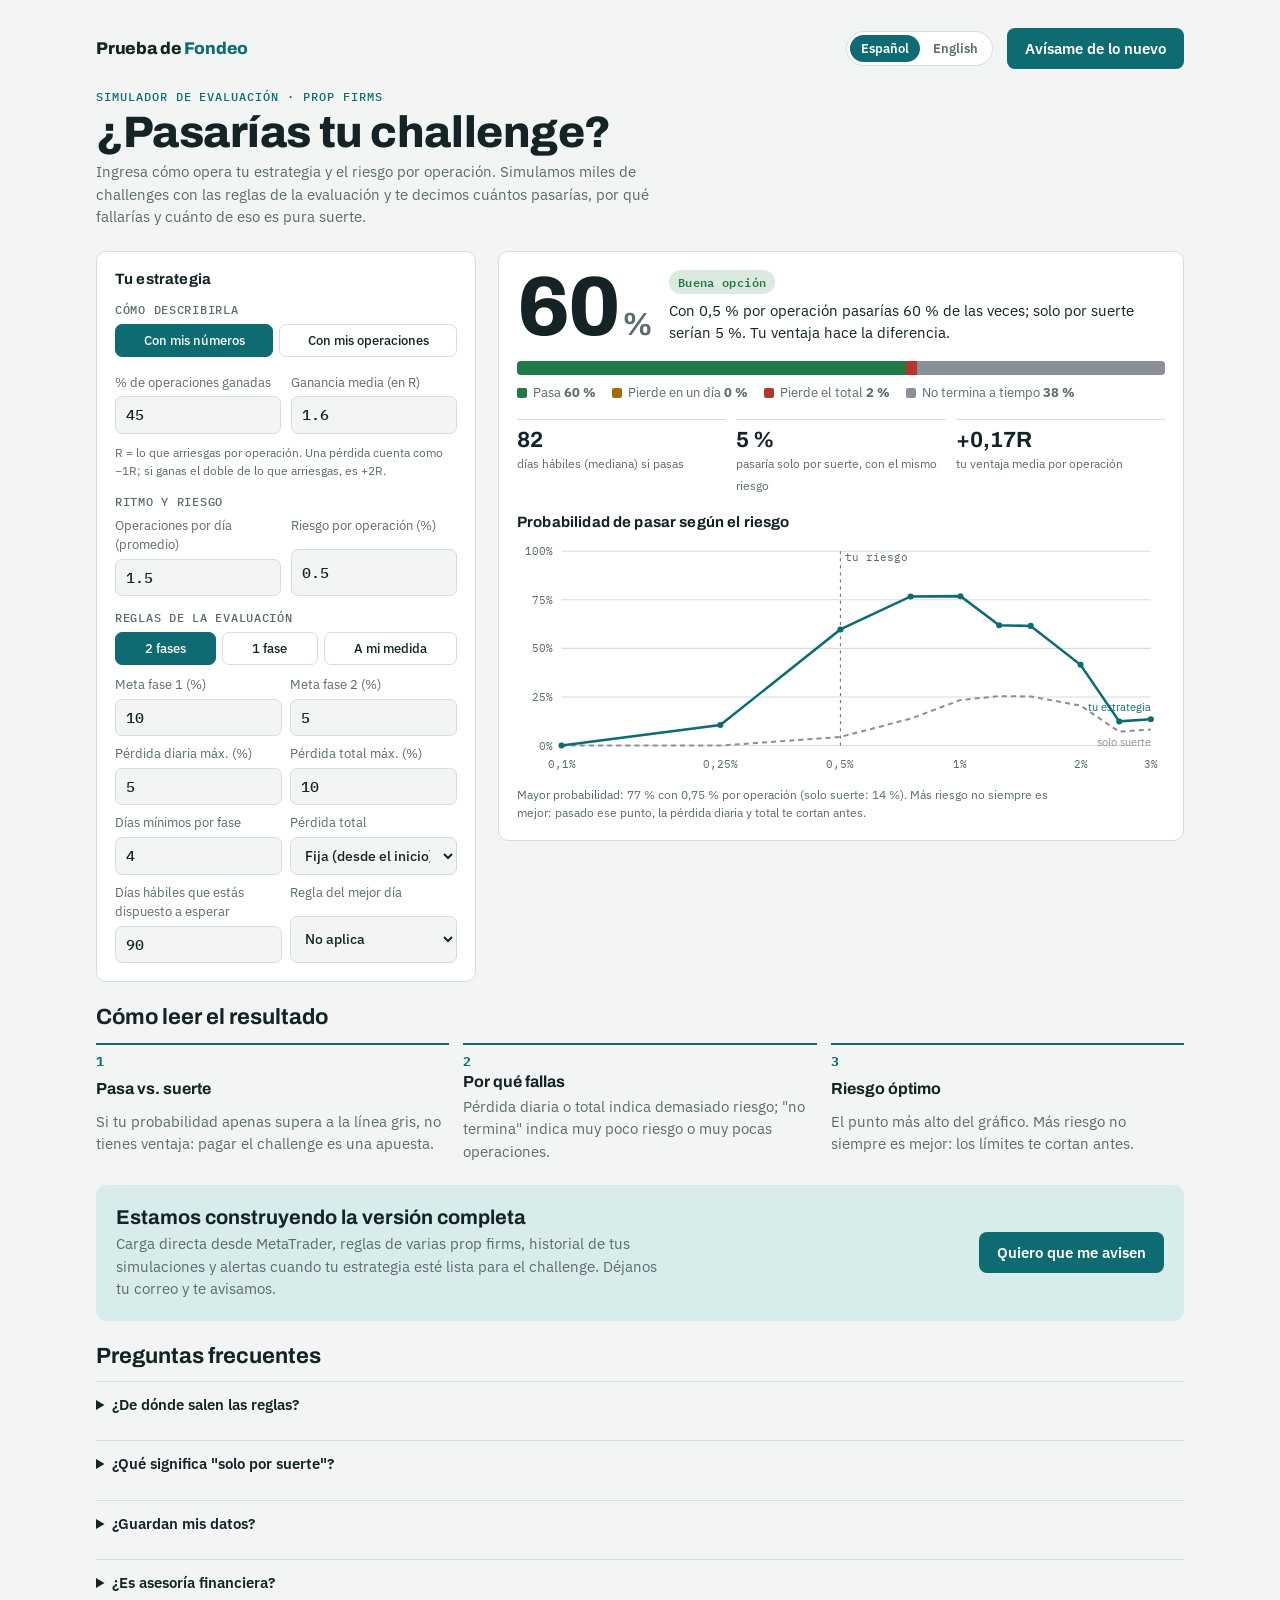
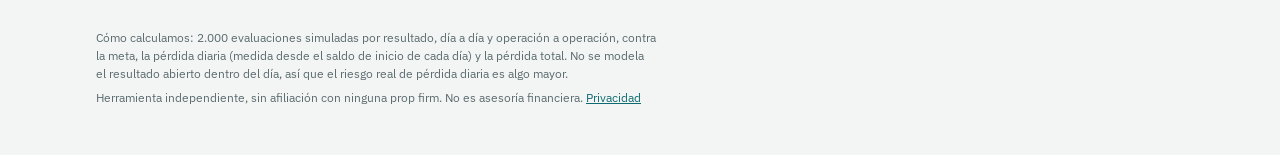
==== index.html @ b9049706 "Contador de visitas GoatCounter (sin cookies) y aviso en privacidad Co-Authored-By: Claude Opus 5.5 " ====
<!doctype html>
<html lang="es">
<head>
<meta charset="utf-8">
<meta name="viewport" content="width=device-width,initial-scale=1,viewport-fit=cover">
<title>Prueba de Fondeo · ¿Pasarías tu challenge?</title>
<meta name="description" content="Simula miles de challenges de prop firm con tu estrategia y tu riesgo por operación. Descubre con qué probabilidad pasarías, por qué fallarías y cuánto es suerte.">
<meta property="og:title" content="Prueba de Fondeo · ¿Pasarías tu challenge?">
<meta property="og:description" content="Simulador gratuito para traders de prop firms: probabilidad de pasar, riesgo óptimo y comparación con la suerte.">
<meta property="og:type" content="website">
<meta name="theme-color" content="#0f6b72">
<link rel="alternate" hreflang="es" href="https://felipefg04.github.io/Pruebas-de-fondeo/">
<link rel="alternate" hreflang="en" href="https://felipefg04.github.io/Pruebas-de-fondeo/en/">
<link rel="icon" href="data:image/svg+xml,%3Csvg xmlns='http://www.w3.org/2000/svg' viewBox='0 0 32 32'%3E%3Crect width='32' height='32' rx='7' fill='%230f6b72'/%3E%3Cpath d='M6 22l6-6 5 4 9-11' fill='none' stroke='white' stroke-width='3' stroke-linecap='round' stroke-linejoin='round'/%3E%3C/svg%3E">
<link rel="preconnect" href="https://fonts.googleapis.com">
<link rel="preconnect" href="https://fonts.gstatic.com" crossorigin>
<link rel="stylesheet" href="https://fonts.googleapis.com/css2?family=Archivo:wght@500;700;800&family=IBM+Plex+Sans:wght@400;500;600&family=IBM+Plex+Mono:wght@400;500&display=swap">
<link rel="stylesheet" href="assets/styles.css">
</head>
<body>
<div class="wrap">
  <nav class="top" aria-label="Principal">
    <a class="brand" href="./">Prueba de <i>Fondeo</i></a>
    <span style="display:flex;gap:14px;align-items:center">
      <span class="lang" role="group" aria-label="Idioma / Language"><a aria-current="page" lang="es">Español</a><a href="en/" hreflang="en" lang="en">English</a></span>
      <a class="btn" href="#lista" data-waitlist hidden>Avísame de lo nuevo</a>
    </span>
  </nav>

  <header>
    <span class="eyebrow">Simulador de evaluación · prop firms</span>
    <h1>¿Pasarías tu challenge?</h1>
    <p class="lede">Ingresa cómo opera tu estrategia y el riesgo por operación. Simulamos miles de challenges con las reglas de la evaluación y te decimos cuántos pasarías, por qué fallarías y cuánto de eso es pura suerte.</p>
  </header>

  <div class="grid">
    <form class="panel" id="form" autocomplete="off">
      <h2>Tu estrategia</h2>

      <fieldset>
        <legend>Cómo describirla</legend>
        <div class="seg" role="group" aria-label="Forma de ingresar la estrategia">
          <button type="button" data-mode="numeros" aria-pressed="true">Con mis números</button>
          <button type="button" data-mode="lista" aria-pressed="false">Con mis operaciones</button>
        </div>
      </fieldset>

      <fieldset id="modo-numeros">
        <div class="row">
          <label for="winrate">% de operaciones ganadas<input id="winrate" type="number" min="1" max="99" step="1" value="45"></label>
          <label for="winr">Ganancia media (en R)<input id="winr" type="number" min="0.1" max="20" step="0.1" value="1.6"></label>
        </div>
        <p class="hint">R = lo que arriesgas por operación. Una pérdida cuenta como −1R; si ganas el doble de lo que arriesgas, es +2R.</p>
      </fieldset>

      <fieldset id="modo-lista" hidden>
        <label for="lista">Resultado de cada operación en R (una por línea, o separadas por espacio)
          <textarea id="lista" spellcheck="false">1.8
-1
-1
2.1
-1
0.4
1.5
-1
-1
2.0
-0.6
1.7</textarea>
        </label>
        <p class="hint">Mínimo 20 operaciones para que el resultado signifique algo. Pégalas desde tu journal o planilla.</p>
      </fieldset>

      <fieldset>
        <legend>Ritmo y riesgo</legend>
        <div class="row">
          <label for="tpd">Operaciones por día (promedio)<input id="tpd" type="number" min="0.1" max="20" step="0.1" value="1.5"></label>
          <label for="riesgo">Riesgo por operación (%)<input id="riesgo" type="number" min="0.05" max="5" step="0.05" value="0.5"></label>
        </div>
      </fieldset>

      <fieldset>
        <legend>Reglas de la evaluación</legend>
        <div class="seg" role="group" aria-label="Tipo de evaluación">
          <button type="button" data-preset="dos" aria-pressed="true">2 fases</button>
          <button type="button" data-preset="una" aria-pressed="false">1 fase</button>
          <button type="button" data-preset="custom" aria-pressed="false">A mi medida</button>
        </div>
        <div class="rules">
          <label for="meta1">Meta fase 1 (%)<input id="meta1" type="number" step="0.5" min="1" max="50"></label>
          <label for="meta2">Meta fase 2 (%)<input id="meta2" type="number" step="0.5" min="0" max="50"></label>
          <label for="diaria">Pérdida diaria máx. (%)<input id="diaria" type="number" step="0.5" min="0.5" max="50"></label>
          <label for="maxima">Pérdida total máx. (%)<input id="maxima" type="number" step="0.5" min="1" max="50"></label>
          <label for="dmin">Días mínimos por fase<input id="dmin" type="number" step="1" min="0" max="60"></label>
          <label for="tipo">Pérdida total
            <select id="tipo"><option value="fija">Fija (desde el inicio)</option><option value="sube">Sube con tu mejor cierre</option></select>
          </label>
          <label for="horizonte">Días hábiles que estás dispuesto a esperar<input id="horizonte" type="number" step="5" min="10" max="500" value="90"></label>
          <label for="mejordia">Regla del mejor día
            <select id="mejordia"><option value="no">No aplica</option><option value="si">Máx. 50 % de la ganancia</option></select>
          </label>
        </div>
      </fieldset>
    </form>

    <section class="panel" aria-live="polite" aria-label="Resultado">
      <div class="verdict">
        <div class="big" id="prob">–<small>%</small></div>
        <div>
          <span class="pill" id="pill">Calculando</span>
          <p class="say" id="say"></p>
        </div>
      </div>

      <div style="display:grid;gap:8px">
        <div class="bar" aria-hidden="true"><span id="b-pasa" style="background:var(--good)"></span><span id="b-diaria" style="background:var(--warn)"></span><span id="b-max" style="background:var(--bad)"></span><span id="b-tiempo" style="background:var(--luck)"></span></div>
        <div class="legend">
          <span><i style="background:var(--good)"></i>Pasa <b id="l-pasa">–</b></span>
          <span><i style="background:var(--warn)"></i>Pierde en un día <b id="l-diaria">–</b></span>
          <span><i style="background:var(--bad)"></i>Pierde el total <b id="l-max">–</b></span>
          <span><i style="background:var(--luck)"></i>No termina a tiempo <b id="l-tiempo">–</b></span>
        </div>
      </div>

      <div class="stats">
        <div class="stat"><b id="s-dias">–</b><span>días hábiles (mediana) si pasas</span></div>
        <div class="stat"><b id="s-suerte">–</b><span>pasaría solo por suerte, con el mismo riesgo</span></div>
        <div class="stat"><b id="s-ventaja">–</b><span>tu ventaja media por operación</span></div>
      </div>

      <div style="display:grid;gap:6px">
        <h2>Probabilidad de pasar según el riesgo</h2>
        <div class="chart" id="chart"></div>
        <p class="note" id="mejor"></p>
      </div>
    </section>
  </div>

  <section class="section" aria-labelledby="como">
    <h2 id="como">Cómo leer el resultado</h2>
    <ol class="steps">
      <li><b>Pasa vs. suerte</b><span>Si tu probabilidad apenas supera a la línea gris, no tienes ventaja: pagar el challenge es una apuesta.</span></li>
      <li><b>Por qué fallas</b><span>Pérdida diaria o total indica demasiado riesgo; "no termina" indica muy poco riesgo o muy pocas operaciones.</span></li>
      <li><b>Riesgo óptimo</b><span>El punto más alto del gráfico. Más riesgo no siempre es mejor: los límites te cortan antes.</span></li>
    </ol>
  </section>

  <section class="cta" id="lista" data-waitlist hidden aria-labelledby="lista-t">
    <div>
      <h2 id="lista-t" style="margin:0;font:700 20px/1.2 var(--f-display)">Estamos construyendo la versión completa</h2>
      <p>Carga directa desde MetaTrader, reglas de varias prop firms, historial de tus simulaciones y alertas cuando tu estrategia esté lista para el challenge. Déjanos tu correo y te avisamos.</p>
    </div>
    <a class="btn" id="waitlist-link" href="#" target="_blank" rel="noopener">Quiero que me avisen</a>
  </section>

  <section class="section" aria-labelledby="faq">
    <h2 id="faq">Preguntas frecuentes</h2>
    <details><summary>¿De dónde salen las reglas?</summary><p>Las opciones "2 fases" y "1 fase" resumen las evaluaciones más comunes a junio de 2026: metas de 10 % y 5 %, pérdida diaria de 5 % o 3 % y pérdida total de 10 %. Cada firma tiene detalles propios: usa "A mi medida" y confírmalos en su sitio antes de pagar.</p></details>
    <details><summary>¿Qué significa "solo por suerte"?</summary><p>Simulamos la misma estrategia con la misma volatilidad, pero con ganancia promedio cero. Es lo que pasaría operando sin ventaja. Si tu resultado se parece al de la suerte, el challenge depende del azar.</p></details>
    <details><summary>¿Guardan mis datos?</summary><p>No. Todo se calcula en tu navegador; tus números y operaciones no se envían a ningún servidor.</p></details>
    <details><summary>¿Es asesoría financiera?</summary><p>No. Es una herramienta de cálculo. Los resultados pasados no garantizan resultados futuros y operar con apalancamiento implica riesgo de pérdida.</p></details>
  </section>

  <footer>
    <p class="note">Cómo calculamos: 2.000 evaluaciones simuladas por resultado, día a día y operación a operación, contra la meta, la pérdida diaria (medida desde el saldo de inicio de cada día) y la pérdida total. No se modela el resultado abierto dentro del día, así que el riesgo real de pérdida diaria es algo mayor.</p>
    <p class="note">Herramienta independiente, sin afiliación con ninguna prop firm. No es asesoría financiera. <a href="privacidad.html">Privacidad</a></p>
  </footer>
</div>
<script type="module" src="assets/app.js"></script>
<script data-goatcounter="https://felipefg.goatcounter.com/count" async src="//gc.zgo.at/count.js"></script>
</body>
</html>
---- assets/styles.css ----
/* Layout: herramienta de dos columnas (entradas | veredicto), estética de terminal de broker: papel claro, tinta azul petróleo, verde/rojo semánticos */
:root{
  --bg:#f3f5f4; --panel:#ffffff; --ink:#132326; --muted:#5b6b6e; --line:#d6dedd;
  --accent:#0f6b72; --accent-soft:#d9ecec; --good:#1f7a45; --bad:#b4372b; --warn:#a46a07; --luck:#8a8f99;
  --f-display:"Archivo",system-ui,sans-serif; --f-body:"IBM Plex Sans",system-ui,sans-serif; --f-mono:"IBM Plex Mono",ui-monospace,monospace;
}
@media (prefers-color-scheme:dark){:root:not([data-theme="light"]){
  --bg:#0e1617; --panel:#152022; --ink:#e3ecec; --muted:#93a3a5; --line:#273537;
  --accent:#4fb3ba; --accent-soft:#183a3d; --good:#4fc082; --bad:#ef7a6c; --warn:#e2ac4a; --luck:#7d8590; color-scheme:dark}}
:root[data-theme="dark"]{
  --bg:#0e1617; --panel:#152022; --ink:#e3ecec; --muted:#93a3a5; --line:#273537;
  --accent:#4fb3ba; --accent-soft:#183a3d; --good:#4fc082; --bad:#ef7a6c; --warn:#e2ac4a; --luck:#7d8590; color-scheme:dark}
*{box-sizing:border-box}
html{-webkit-text-size-adjust:100%}
body{margin:0;background:var(--bg);color:var(--ink);font:15px/1.5 var(--f-body)}
:root{padding-top:env(safe-area-inset-top,0px);padding-bottom:env(safe-area-inset-bottom,0px)}
[hidden]{display:none!important}
img{max-width:100%}
a{color:var(--accent)}
.wrap{max-width:1120px;margin:0 auto;padding-block:28px 48px;padding-left:max(16px,env(safe-area-inset-left,0px));padding-right:max(16px,env(safe-area-inset-right,0px));display:grid;gap:22px}
header{display:grid;gap:6px}
.eyebrow{font:500 12px/1 var(--f-mono);letter-spacing:.08em;text-transform:uppercase;color:var(--accent)}
h1{font:800 clamp(28px,4.4vw,44px)/1.05 var(--f-display);margin:0;letter-spacing:-.01em;text-wrap:balance}
.lede{margin:0;color:var(--muted);max-width:62ch}
.grid{display:grid;grid-template-columns:minmax(0,380px) minmax(0,1fr);gap:22px;align-items:start}
@media (max-width:860px){.grid{grid-template-columns:minmax(0,1fr)}}
.panel{background:var(--panel);border:1px solid var(--line);border-radius:10px;padding:18px;display:grid;gap:16px;min-width:0}
.panel h2{font:700 15px/1.2 var(--f-display);margin:0;letter-spacing:.01em}
fieldset{border:0;margin:0;padding:0;display:grid;gap:10px;min-width:0}
legend{font:500 12px/1 var(--f-mono);letter-spacing:.06em;text-transform:uppercase;color:var(--muted);margin-bottom:8px;padding:0}
.seg{display:flex;flex-wrap:wrap;gap:6px}
.seg button{flex:1 1 auto;font:500 13px/1 var(--f-body);padding:9px 10px;border:1px solid var(--line);background:transparent;color:var(--ink);border-radius:7px;cursor:pointer}
.seg button[aria-pressed="true"]{background:var(--accent);border-color:var(--accent);color:var(--panel)}
.seg button:focus-visible,input:focus-visible,textarea:focus-visible,select:focus-visible{outline:2px solid var(--accent);outline-offset:2px}
.row{display:grid;grid-template-columns:1fr 1fr;gap:10px}
label{display:grid;gap:4px;font-size:13px;color:var(--muted);min-width:0}
input,select,textarea{font:500 15px/1.3 var(--f-mono);color:var(--ink);background:var(--bg);border:1px solid var(--line);border-radius:7px;padding:8px 10px;width:100%;box-sizing:border-box;font-variant-numeric:tabular-nums}
textarea{min-height:120px;resize:vertical;font-size:13px}
.hint{font-size:12px;color:var(--muted);margin:0}
.rules{display:grid;grid-template-columns:repeat(2,minmax(0,1fr));gap:8px}
.verdict{display:grid;grid-template-columns:auto 1fr;gap:18px;align-items:center}
@media (max-width:520px){.verdict{grid-template-columns:1fr}}
.big{font:800 clamp(52px,9vw,84px)/.9 var(--f-display);font-variant-numeric:tabular-nums;letter-spacing:-.02em}
.big small{font-size:.38em;font-weight:700;color:var(--muted);margin-left:2px}
.pill{display:inline-block;font:600 12px/1 var(--f-mono);padding:6px 9px;border-radius:999px;letter-spacing:.03em}
.pill.good{background:color-mix(in srgb,var(--good) 16%,transparent);color:var(--good)}
.pill.warn{background:color-mix(in srgb,var(--warn) 18%,transparent);color:var(--warn)}
.pill.bad{background:color-mix(in srgb,var(--bad) 16%,transparent);color:var(--bad)}
.say{margin:6px 0 0;max-width:60ch}
.bar{display:flex;height:14px;border-radius:4px;overflow:hidden;background:var(--line)}
.bar span{display:block;height:100%}
.legend{display:flex;flex-wrap:wrap;gap:6px 16px;font-size:13px;color:var(--muted)}
.legend i{display:inline-block;width:10px;height:10px;border-radius:2px;margin-right:6px;vertical-align:-1px}
.stats{display:grid;grid-template-columns:repeat(3,minmax(0,1fr));gap:10px}
@media (max-width:520px){.stats{grid-template-columns:1fr 1fr}}
.stat{border-top:1px solid var(--line);padding-top:8px}
.stat b{display:block;font:700 22px/1.1 var(--f-display);font-variant-numeric:tabular-nums}
.stat span{font-size:12px;color:var(--muted)}
.chart{width:100%;overflow-x:auto}
.chart svg{display:block;width:100%;min-width:420px;height:auto}
.note{font-size:12px;color:var(--muted);margin:0;max-width:80ch}
footer{display:grid;gap:6px}
@media (prefers-reduced-motion:no-preference){.bar span{transition:width .35s ease}}

.section{display:grid;gap:12px}
.section h2{font:700 22px/1.2 var(--f-display);margin:0;text-wrap:balance}
.steps{display:grid;grid-template-columns:repeat(3,minmax(0,1fr));gap:14px;margin:0;padding:0;list-style:none;counter-reset:s}
@media (max-width:760px){.steps{grid-template-columns:minmax(0,1fr)}}
.steps li{counter-increment:s;border-top:2px solid var(--accent);padding-top:10px;display:grid;gap:4px}
.steps li::before{content:counter(s);font:700 13px/1 var(--f-mono);color:var(--accent)}
.steps b{font:700 16px/1.25 var(--f-display)}
.steps span{color:var(--muted)}
.cta{display:grid;grid-template-columns:minmax(0,1fr) auto;gap:16px;align-items:center;background:var(--accent-soft);border-radius:10px;padding:20px}
@media (max-width:640px){.cta{grid-template-columns:minmax(0,1fr)}}
.cta p{margin:4px 0 0;color:var(--muted);max-width:62ch}
.btn{display:inline-block;font:600 15px/1 var(--f-body);background:var(--accent);color:var(--panel);text-decoration:none;padding:13px 18px;border-radius:8px;text-align:center}
.btn:focus-visible{outline:2px solid var(--ink);outline-offset:2px}
details{border-top:1px solid var(--line);padding:12px 0}
summary{cursor:pointer;font-weight:600}
details p{margin:8px 0 0;color:var(--muted);max-width:70ch}
.top{display:flex;justify-content:space-between;align-items:center;gap:12px;flex-wrap:wrap}
.brand{font:800 17px/1 var(--f-display);color:var(--ink);text-decoration:none;letter-spacing:-.01em}
.brand i{font-style:normal;color:var(--accent)}
select{font:500 14px/1.3 var(--f-body)}

.lang{display:inline-flex;border:1px solid var(--line);border-radius:999px;padding:3px;gap:2px;background:var(--panel)}
.lang a{font:600 13px/1 var(--f-body);color:var(--muted);text-decoration:none;padding:7px 11px;border-radius:999px}
.lang a[aria-current]{background:var(--accent);color:var(--panel)}
.lang a:focus-visible{outline:2px solid var(--ink);outline-offset:2px}
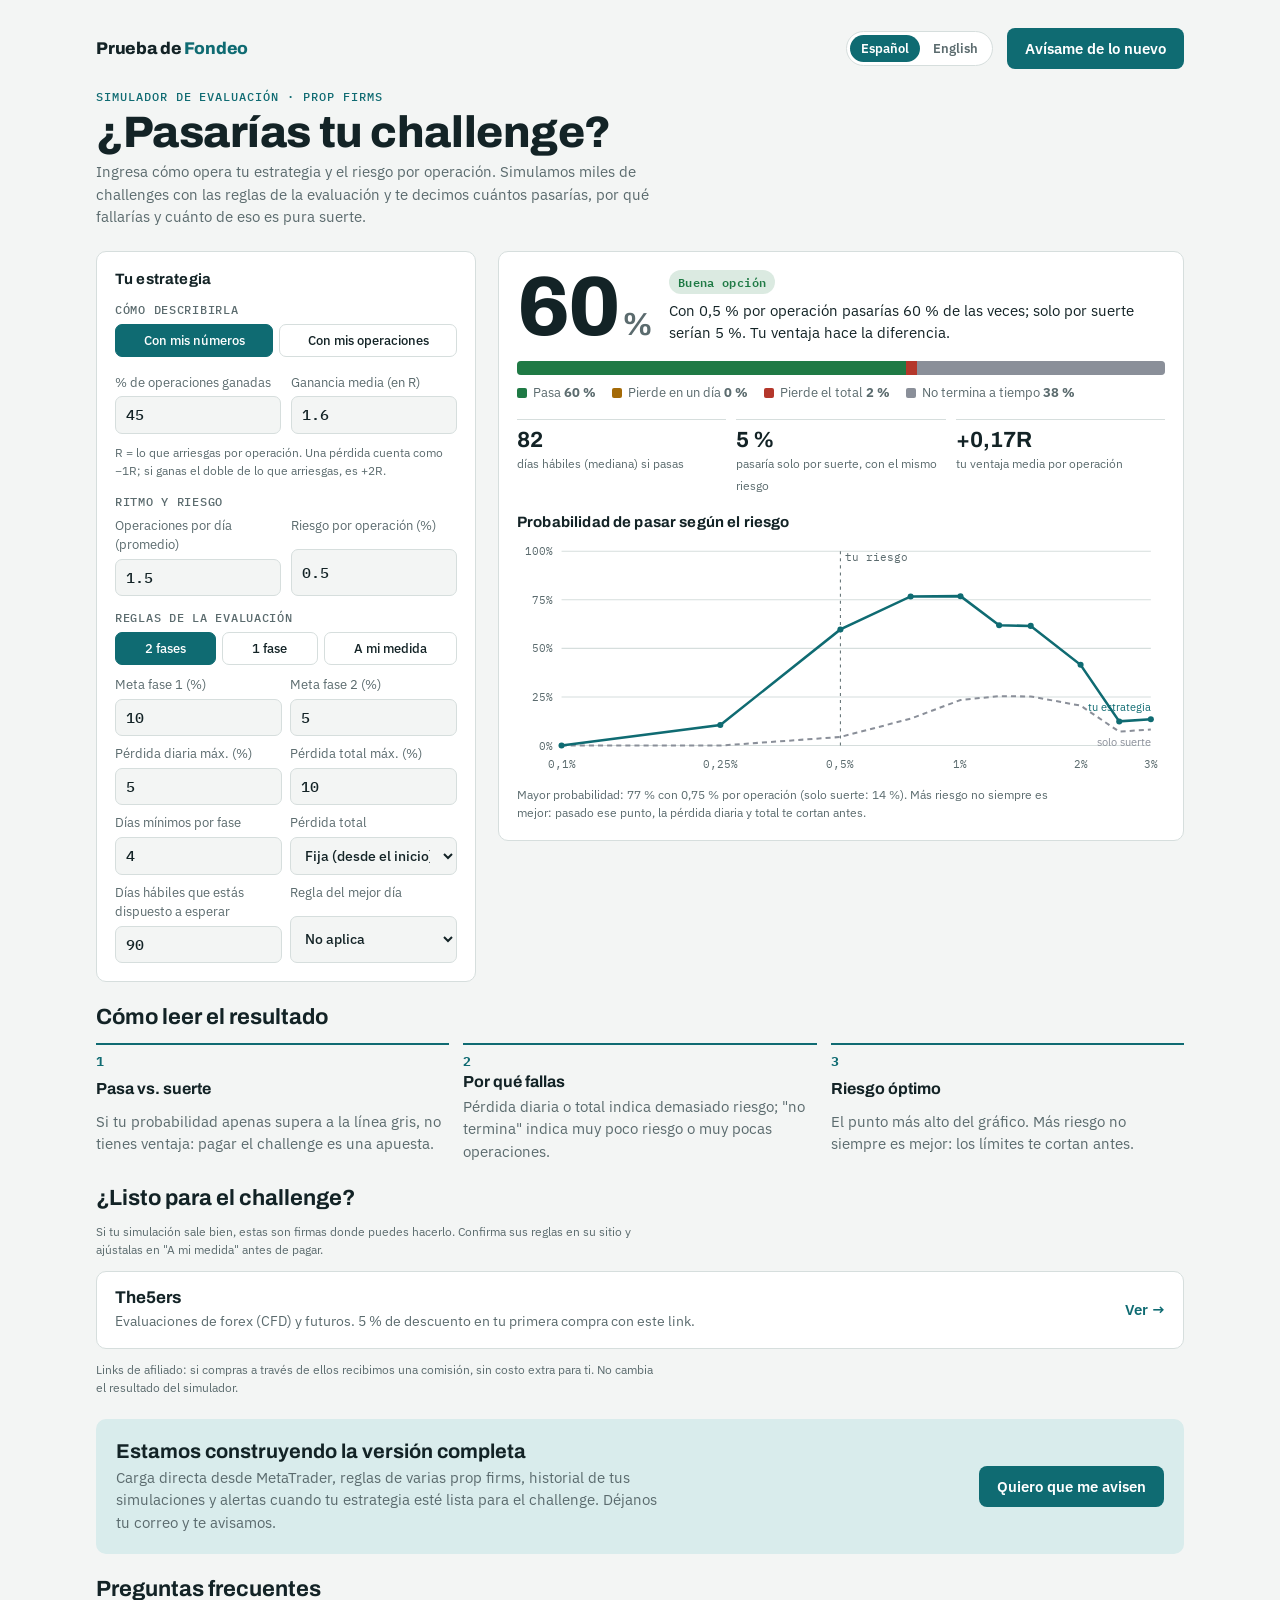
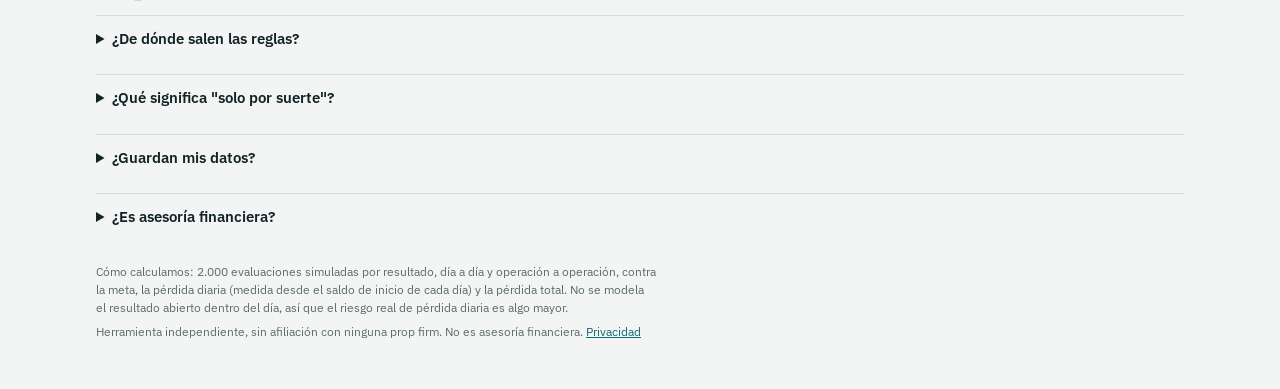
==== commit 555691c1: "Sección de prop firms con link de afiliado (The5ers), aviso y conteo de clics Co-Authored-By: Claude" ====
--- a/index.html
+++ b/index.html
@@ -23,7 +23,7 @@
     <a class="brand" href="./">Prueba de <i>Fondeo</i></a>
     <span style="display:flex;gap:14px;align-items:center">
       <span class="lang" role="group" aria-label="Idioma / Language"><a aria-current="page" lang="es">Español</a><a href="en/" hreflang="en" lang="en">English</a></span>
-      <a class="btn" href="#lista" data-waitlist hidden>Avísame de lo nuevo</a>
+      <a class="btn" href="#espera" data-waitlist hidden>Avísame de lo nuevo</a>
     </span>
   </nav>
 
@@ -145,7 +145,14 @@
     </ol>
   </section>
 
-  <section class="cta" id="lista" data-waitlist hidden aria-labelledby="lista-t">
+  <section class="section" id="firmas" hidden aria-labelledby="firmas-t">
+    <h2 id="firmas-t">¿Listo para el challenge?</h2>
+    <p class="note" style="margin:0">Si tu simulación sale bien, estas son firmas donde puedes hacerlo. Confirma sus reglas en su sitio y ajústalas en "A mi medida" antes de pagar.</p>
+    <div class="firms" id="firmas-list"></div>
+    <p class="note" style="margin:0">Links de afiliado: si compras a través de ellos recibimos una comisión, sin costo extra para ti. No cambia el resultado del simulador.</p>
+  </section>
+
+  <section class="cta" id="espera" data-waitlist hidden aria-labelledby="lista-t">
     <div>
       <h2 id="lista-t" style="margin:0;font:700 20px/1.2 var(--f-display)">Estamos construyendo la versión completa</h2>
       <p>Carga directa desde MetaTrader, reglas de varias prop firms, historial de tus simulaciones y alertas cuando tu estrategia esté lista para el challenge. Déjanos tu correo y te avisamos.</p>
--- a/assets/styles.css
+++ b/assets/styles.css
@@ -87,3 +87,11 @@
 .lang a{font:600 13px/1 var(--f-body);color:var(--muted);text-decoration:none;padding:7px 11px;border-radius:999px}
 .lang a[aria-current]{background:var(--accent);color:var(--panel)}
 .lang a:focus-visible{outline:2px solid var(--ink);outline-offset:2px}
+
+.firms{display:grid;gap:10px}
+.firm{display:grid;grid-template-columns:minmax(0,1fr) auto;gap:2px 16px;align-items:center;padding:16px 18px;border:1px solid var(--line);border-radius:10px;background:var(--panel);color:var(--ink);text-decoration:none}
+.firm:hover{border-color:var(--accent)}
+.firm:focus-visible{outline:2px solid var(--ink);outline-offset:2px}
+.firm b{font:700 17px/1.2 var(--f-display)}
+.firm span{grid-column:1;color:var(--muted);font-size:14px}
+.firm i{grid-column:2;grid-row:1/3;font-style:normal;font-weight:600;color:var(--accent)}
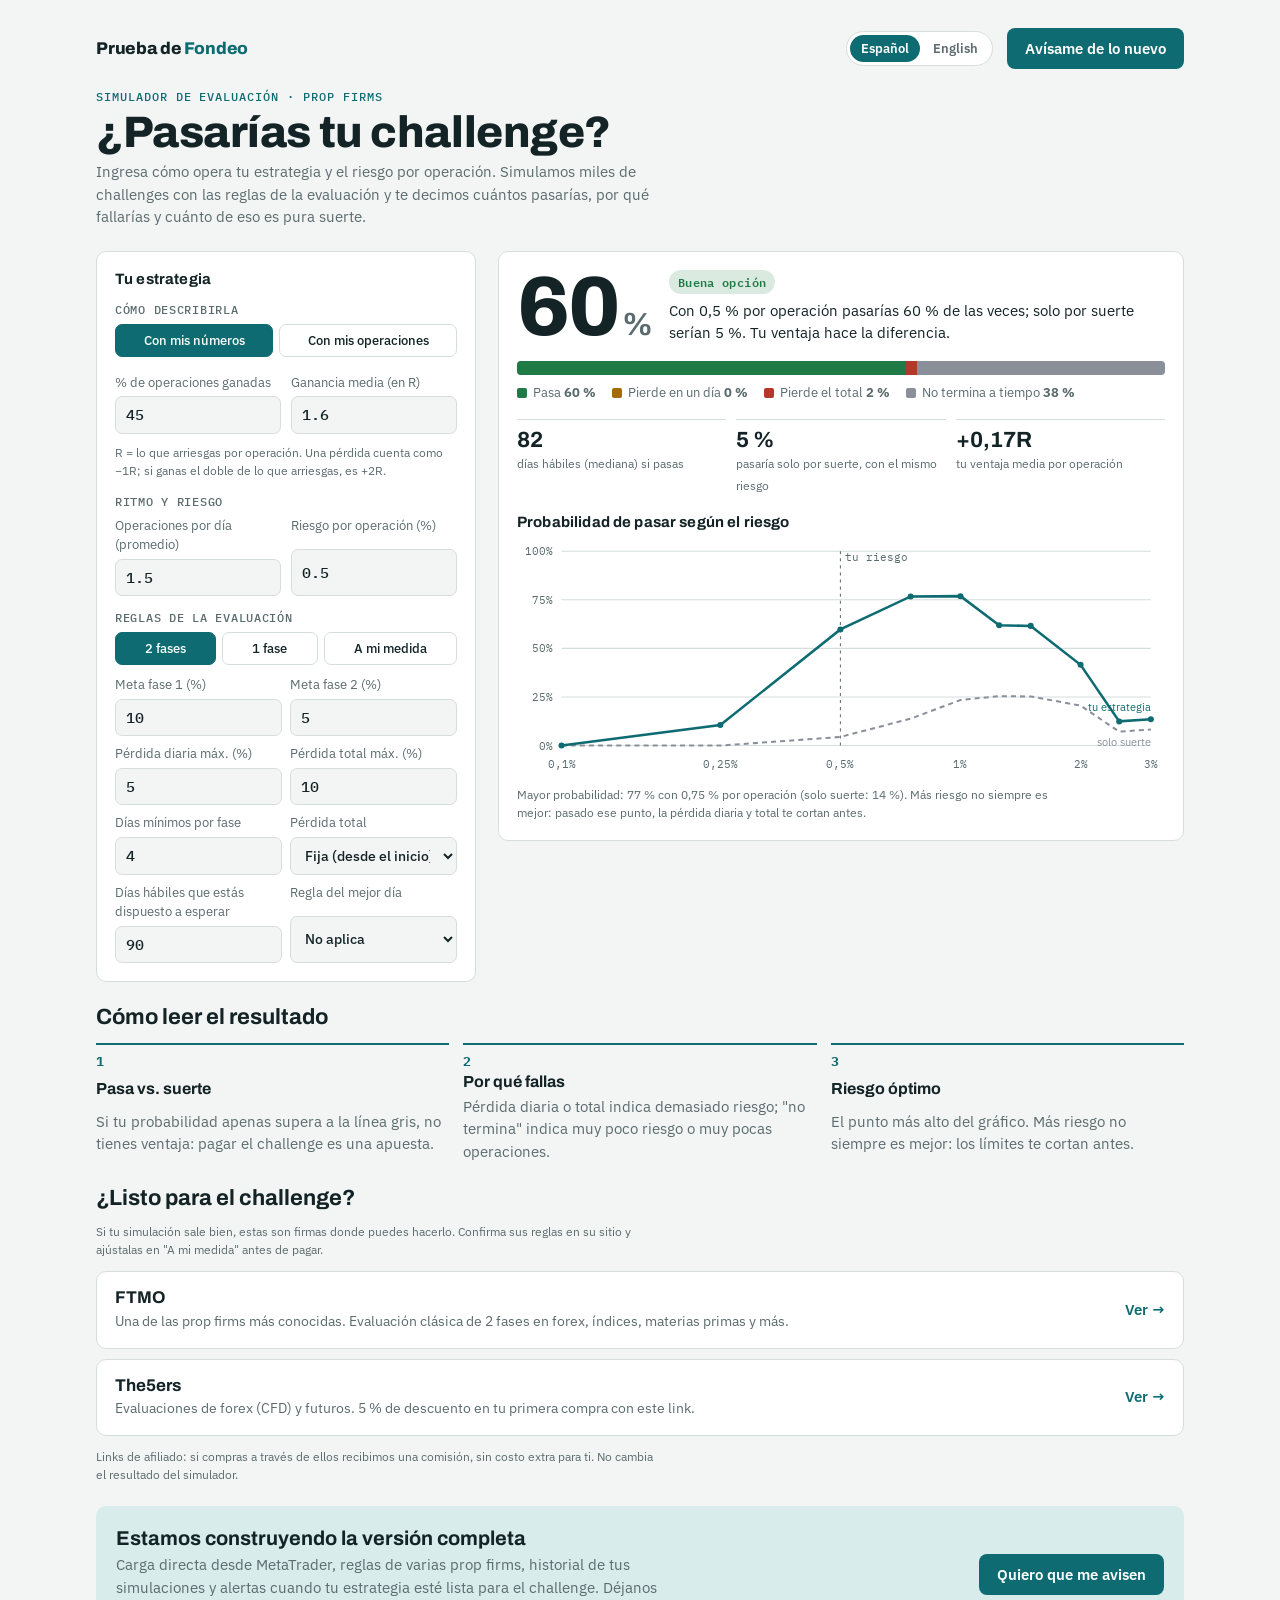
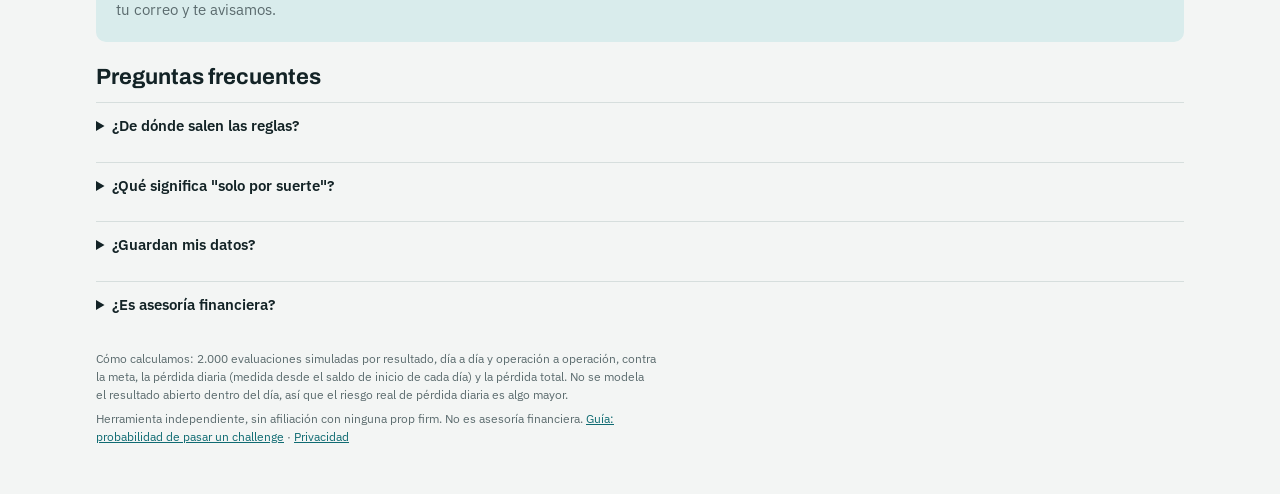
==== commit f4452359: "Guías SEO ES/EN de probabilidad de pasar un challenge, sitemap y registro de difusión Co-Authored-By" ====
--- a/index.html
+++ b/index.html
@@ -170,7 +170,7 @@
 
   <footer>
     <p class="note">Cómo calculamos: 2.000 evaluaciones simuladas por resultado, día a día y operación a operación, contra la meta, la pérdida diaria (medida desde el saldo de inicio de cada día) y la pérdida total. No se modela el resultado abierto dentro del día, así que el riesgo real de pérdida diaria es algo mayor.</p>
-    <p class="note">Herramienta independiente, sin afiliación con ninguna prop firm. No es asesoría financiera. <a href="privacidad.html">Privacidad</a></p>
+    <p class="note">Herramienta independiente, sin afiliación con ninguna prop firm. No es asesoría financiera. <a href="probabilidad-pasar-challenge.html">Guía: probabilidad de pasar un challenge</a> · <a href="privacidad.html">Privacidad</a></p>
   </footer>
 </div>
 <script type="module" src="assets/app.js"></script>
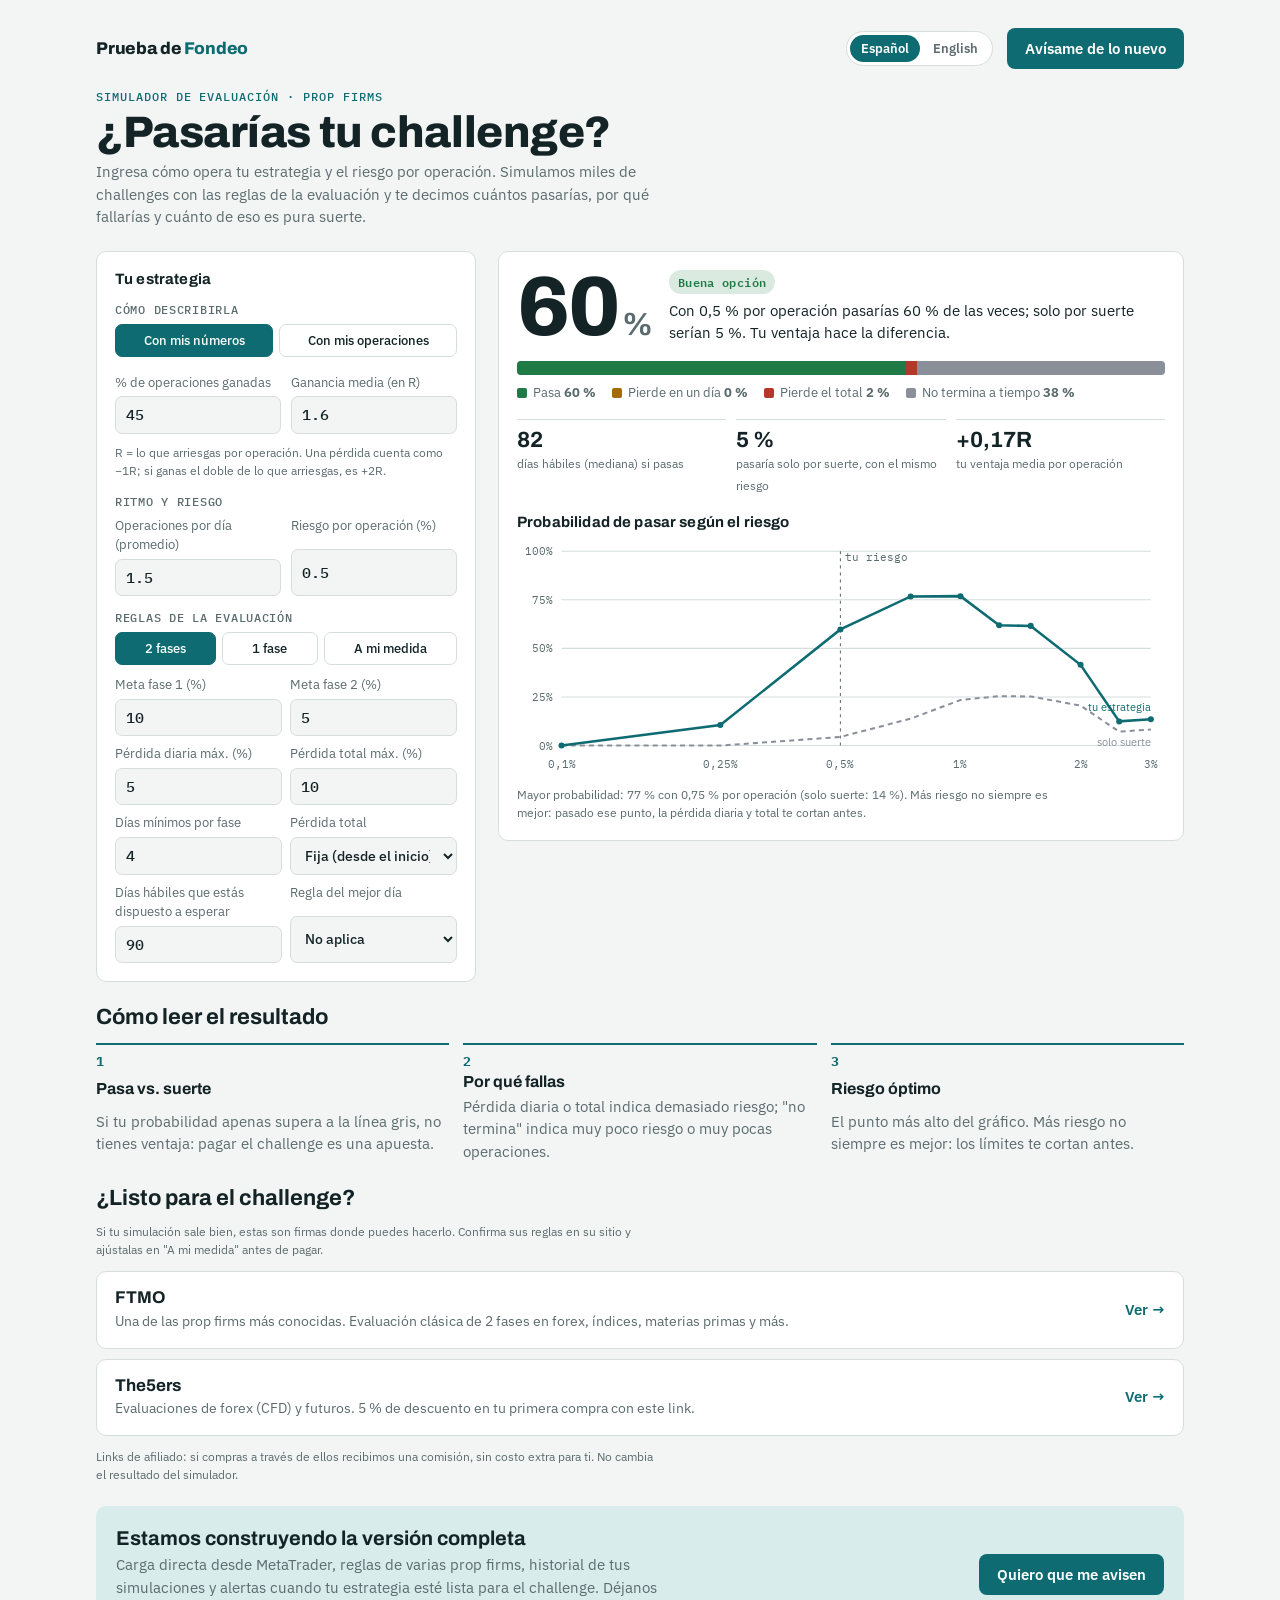
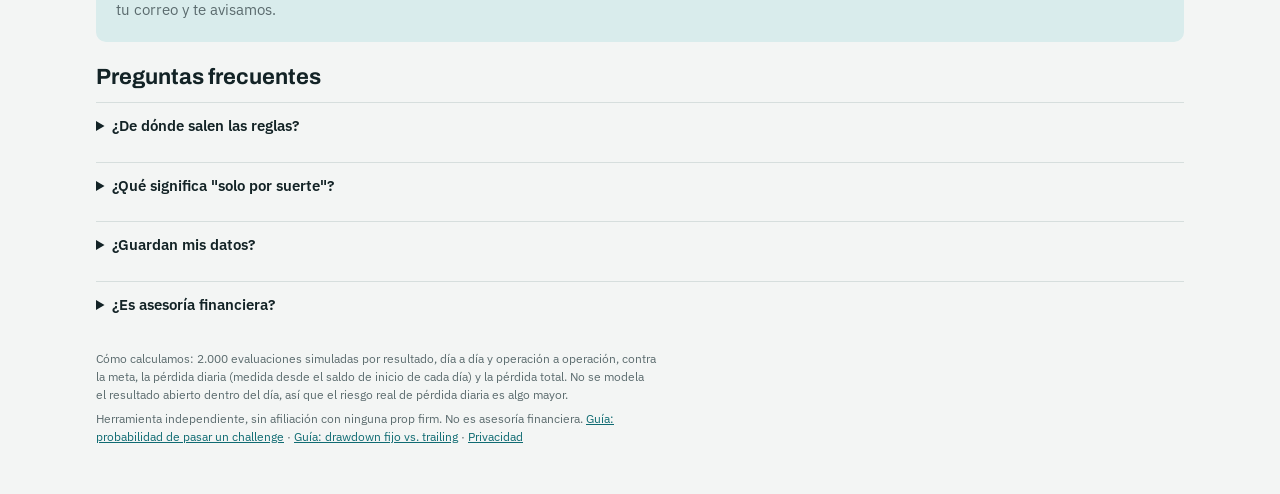
==== commit 61b14849: "SEO: guía ES/EN drawdown fijo vs. trailing, sitemap y difusión 2026-11-11 Co-Authored-By: Claude <no" ====
--- a/index.html
+++ b/index.html
@@ -9,6 +9,7 @@
 <meta property="og:description" content="Simulador gratuito para traders de prop firms: probabilidad de pasar, riesgo óptimo y comparación con la suerte.">
 <meta property="og:type" content="website">
 <meta name="theme-color" content="#0f6b72">
+<link rel="canonical" href="https://felipefg04.github.io/Pruebas-de-fondeo/">
 <link rel="alternate" hreflang="es" href="https://felipefg04.github.io/Pruebas-de-fondeo/">
 <link rel="alternate" hreflang="en" href="https://felipefg04.github.io/Pruebas-de-fondeo/en/">
 <link rel="icon" href="data:image/svg+xml,%3Csvg xmlns='http://www.w3.org/2000/svg' viewBox='0 0 32 32'%3E%3Crect width='32' height='32' rx='7' fill='%230f6b72'/%3E%3Cpath d='M6 22l6-6 5 4 9-11' fill='none' stroke='white' stroke-width='3' stroke-linecap='round' stroke-linejoin='round'/%3E%3C/svg%3E">
@@ -170,7 +171,7 @@
 
   <footer>
     <p class="note">Cómo calculamos: 2.000 evaluaciones simuladas por resultado, día a día y operación a operación, contra la meta, la pérdida diaria (medida desde el saldo de inicio de cada día) y la pérdida total. No se modela el resultado abierto dentro del día, así que el riesgo real de pérdida diaria es algo mayor.</p>
-    <p class="note">Herramienta independiente, sin afiliación con ninguna prop firm. No es asesoría financiera. <a href="probabilidad-pasar-challenge.html">Guía: probabilidad de pasar un challenge</a> · <a href="privacidad.html">Privacidad</a></p>
+    <p class="note">Herramienta independiente, sin afiliación con ninguna prop firm. No es asesoría financiera. <a href="probabilidad-pasar-challenge.html">Guía: probabilidad de pasar un challenge</a> · <a href="drawdown-fijo-vs-trailing.html">Guía: drawdown fijo vs. trailing</a> · <a href="privacidad.html">Privacidad</a></p>
   </footer>
 </div>
 <script type="module" src="assets/app.js"></script>
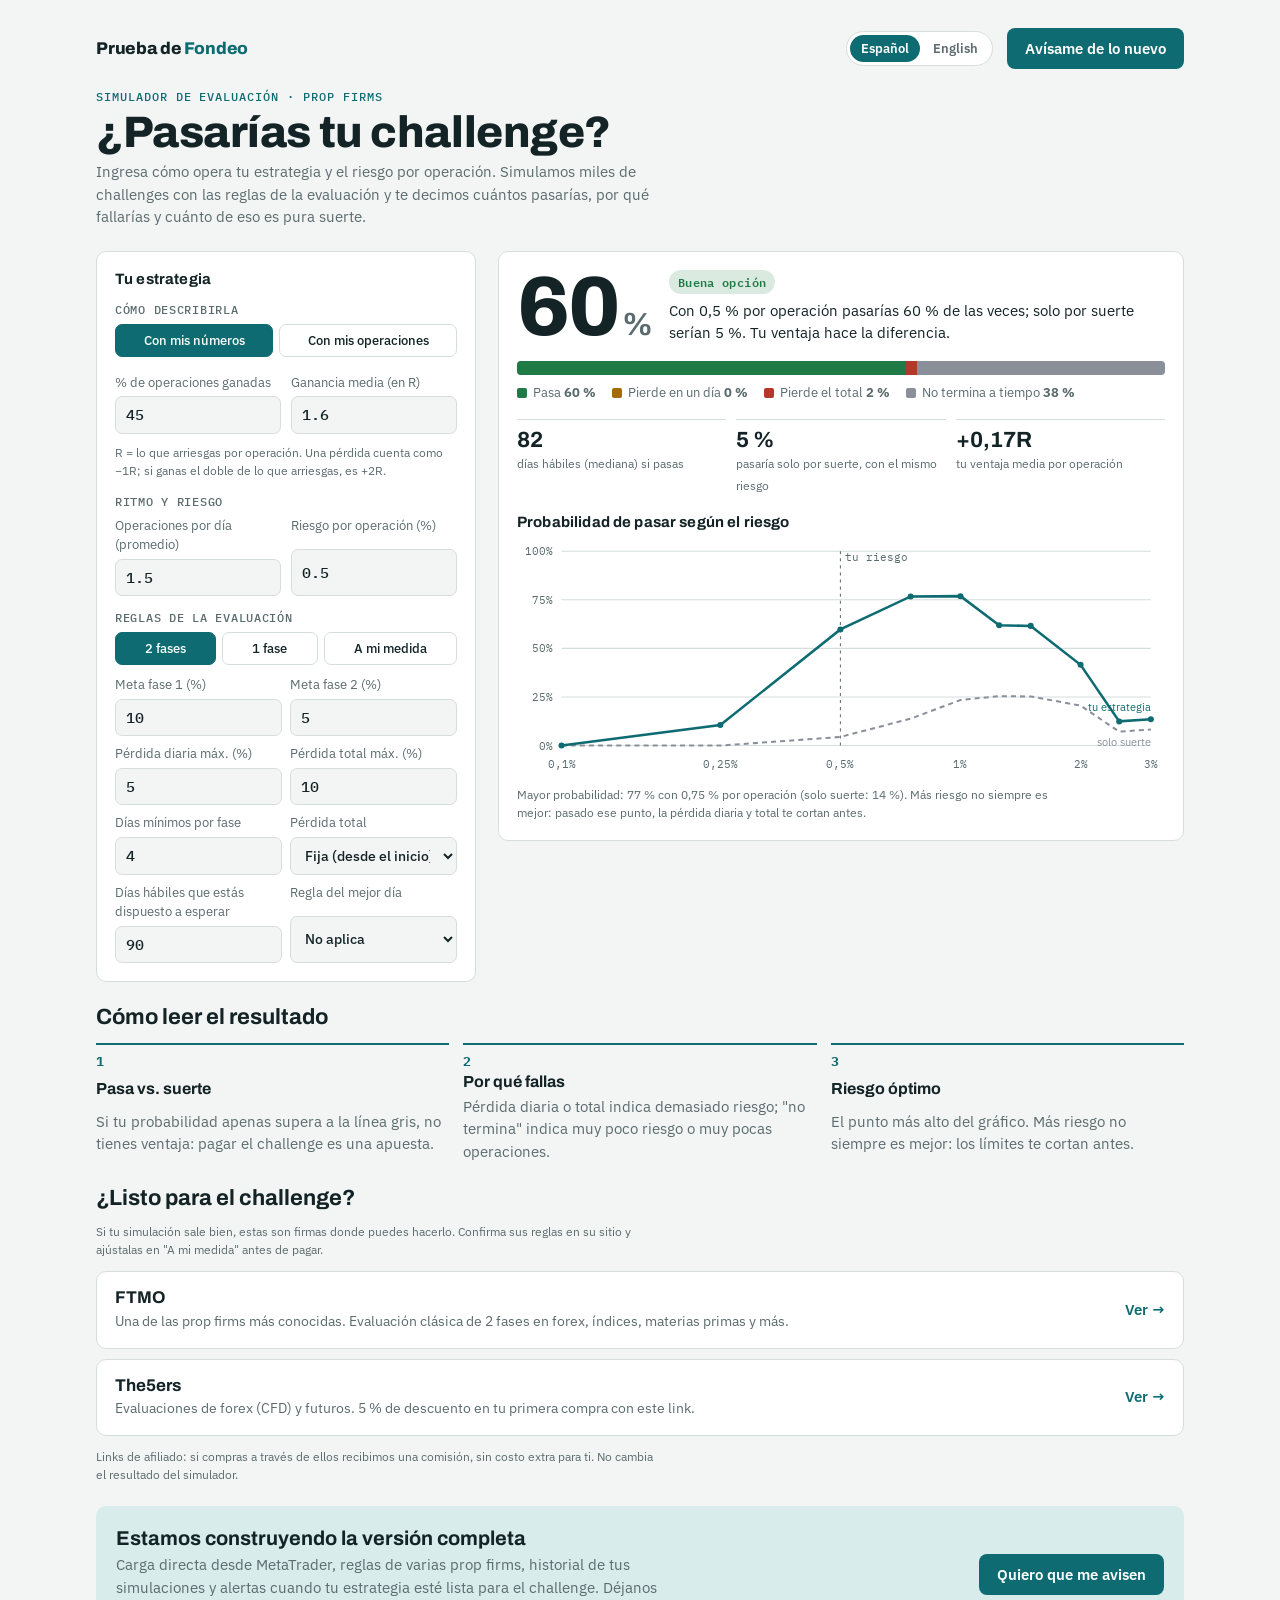
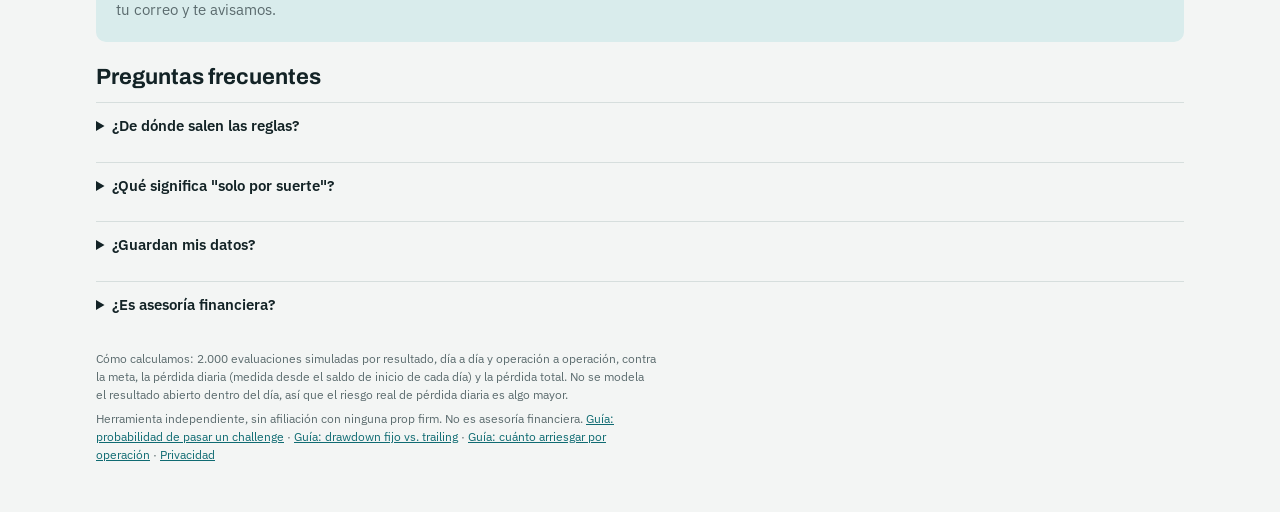
==== commit c20208b5: "SEO: guía ES/EN cuánto arriesgar por operación, sitemap y difusión 2026-11-18 Co-Authored-By: Claude" ====
--- a/index.html
+++ b/index.html
@@ -171,7 +171,7 @@
 
   <footer>
     <p class="note">Cómo calculamos: 2.000 evaluaciones simuladas por resultado, día a día y operación a operación, contra la meta, la pérdida diaria (medida desde el saldo de inicio de cada día) y la pérdida total. No se modela el resultado abierto dentro del día, así que el riesgo real de pérdida diaria es algo mayor.</p>
-    <p class="note">Herramienta independiente, sin afiliación con ninguna prop firm. No es asesoría financiera. <a href="probabilidad-pasar-challenge.html">Guía: probabilidad de pasar un challenge</a> · <a href="drawdown-fijo-vs-trailing.html">Guía: drawdown fijo vs. trailing</a> · <a href="privacidad.html">Privacidad</a></p>
+    <p class="note">Herramienta independiente, sin afiliación con ninguna prop firm. No es asesoría financiera. <a href="probabilidad-pasar-challenge.html">Guía: probabilidad de pasar un challenge</a> · <a href="drawdown-fijo-vs-trailing.html">Guía: drawdown fijo vs. trailing</a> · <a href="riesgo-por-operacion-challenge.html">Guía: cuánto arriesgar por operación</a> · <a href="privacidad.html">Privacidad</a></p>
   </footer>
 </div>
 <script type="module" src="assets/app.js"></script>
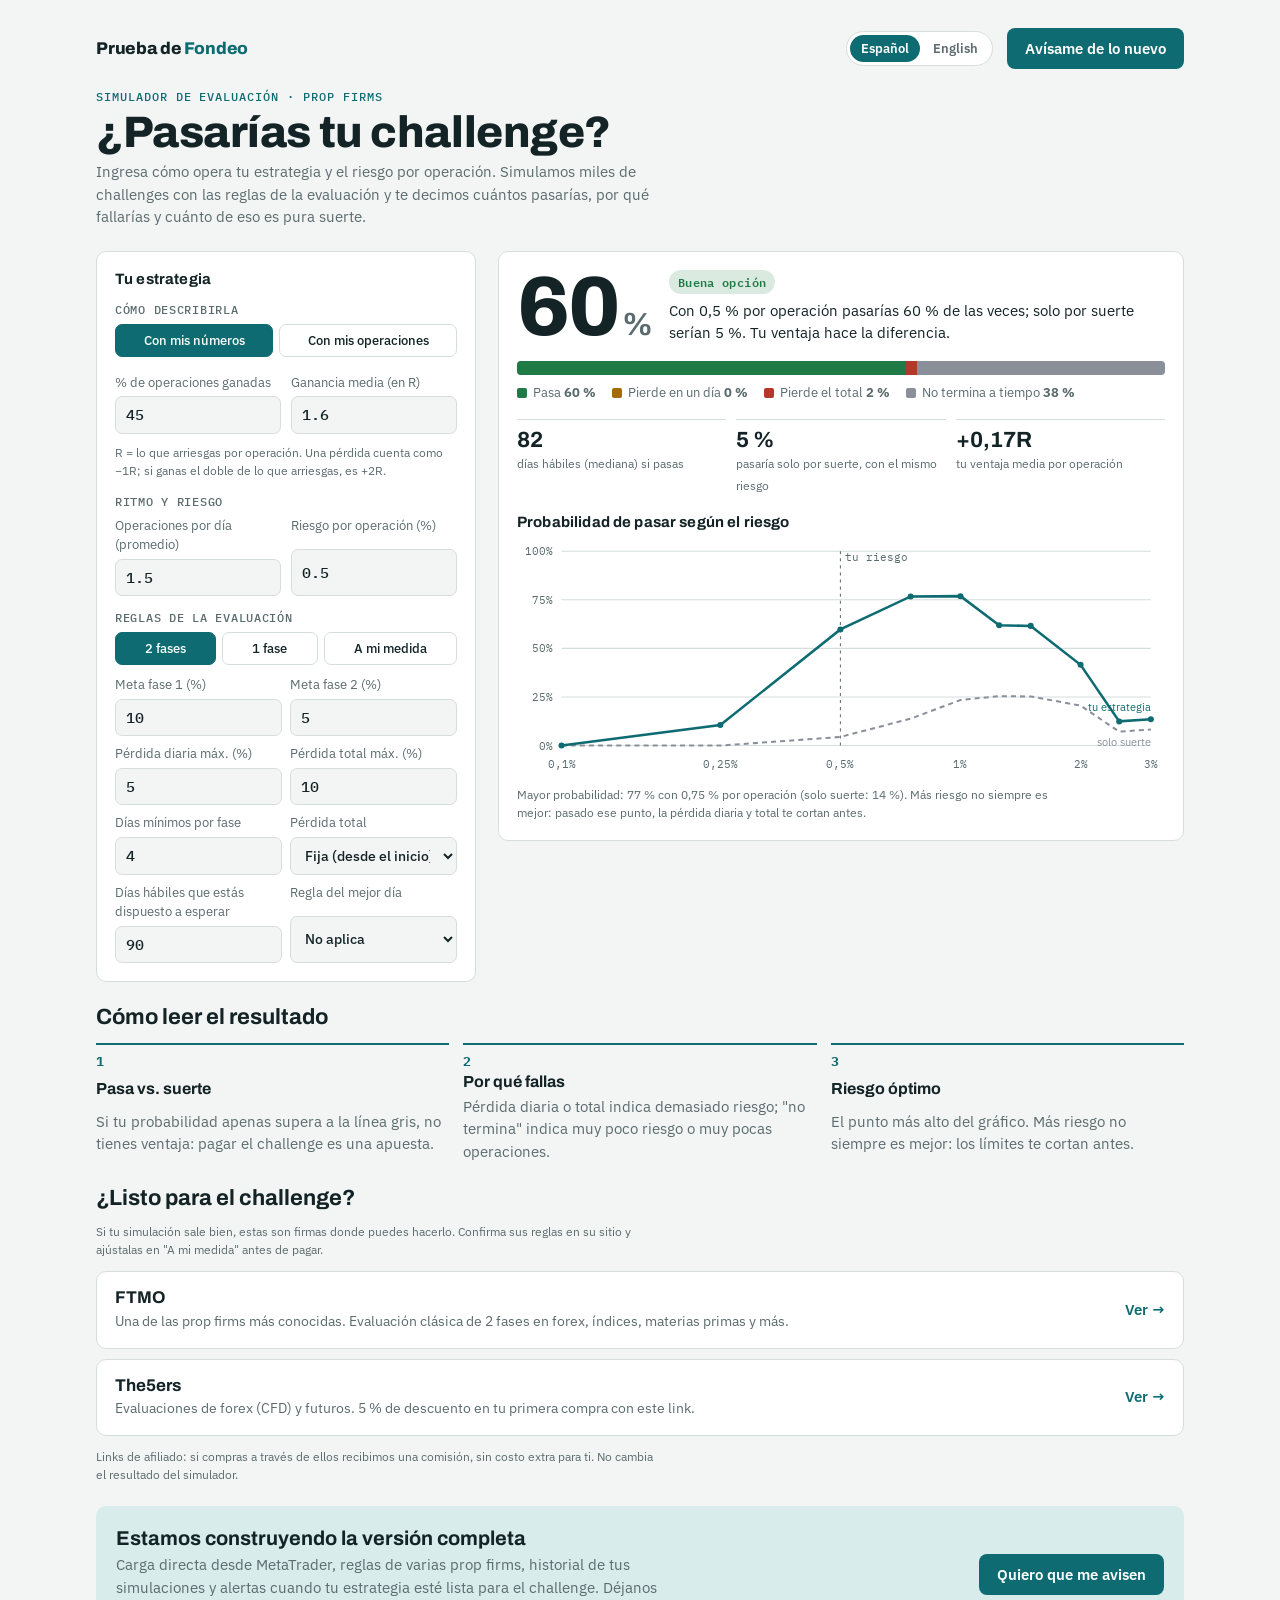
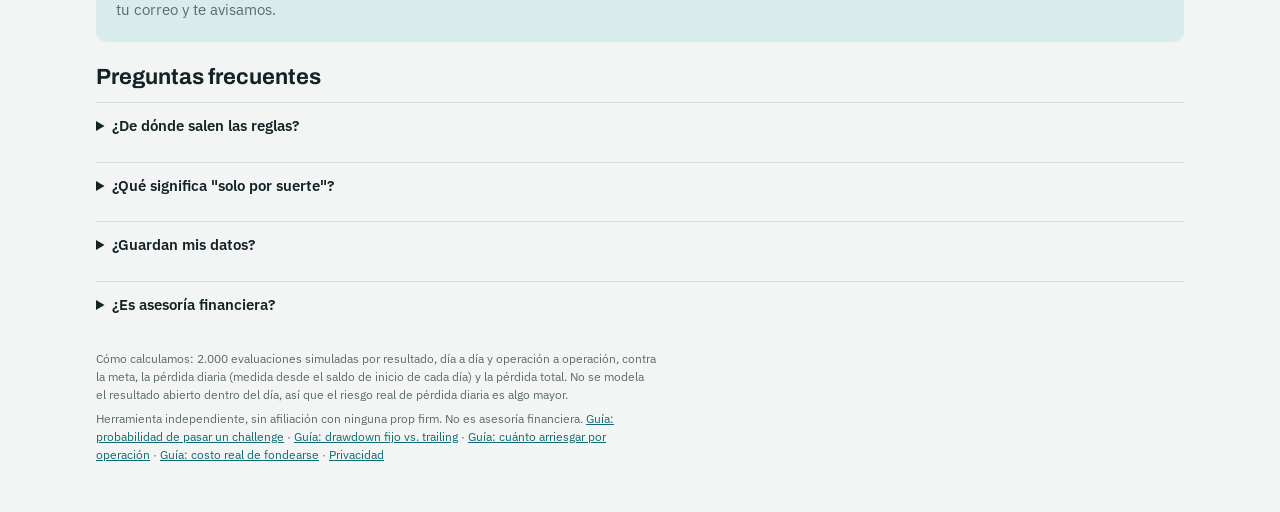
==== commit a9e2dc02: "Difusión 25-11: guía costo real de fondearse (ES/EN) Co-Authored-By: Claude <noreply@anthropic.com> " ====
--- a/index.html
+++ b/index.html
@@ -171,7 +171,7 @@
 
   <footer>
     <p class="note">Cómo calculamos: 2.000 evaluaciones simuladas por resultado, día a día y operación a operación, contra la meta, la pérdida diaria (medida desde el saldo de inicio de cada día) y la pérdida total. No se modela el resultado abierto dentro del día, así que el riesgo real de pérdida diaria es algo mayor.</p>
-    <p class="note">Herramienta independiente, sin afiliación con ninguna prop firm. No es asesoría financiera. <a href="probabilidad-pasar-challenge.html">Guía: probabilidad de pasar un challenge</a> · <a href="drawdown-fijo-vs-trailing.html">Guía: drawdown fijo vs. trailing</a> · <a href="riesgo-por-operacion-challenge.html">Guía: cuánto arriesgar por operación</a> · <a href="privacidad.html">Privacidad</a></p>
+    <p class="note">Herramienta independiente, sin afiliación con ninguna prop firm. No es asesoría financiera. <a href="probabilidad-pasar-challenge.html">Guía: probabilidad de pasar un challenge</a> · <a href="drawdown-fijo-vs-trailing.html">Guía: drawdown fijo vs. trailing</a> · <a href="riesgo-por-operacion-challenge.html">Guía: cuánto arriesgar por operación</a> · <a href="costo-real-challenge.html">Guía: costo real de fondearse</a> · <a href="privacidad.html">Privacidad</a></p>
   </footer>
 </div>
 <script type="module" src="assets/app.js"></script>
